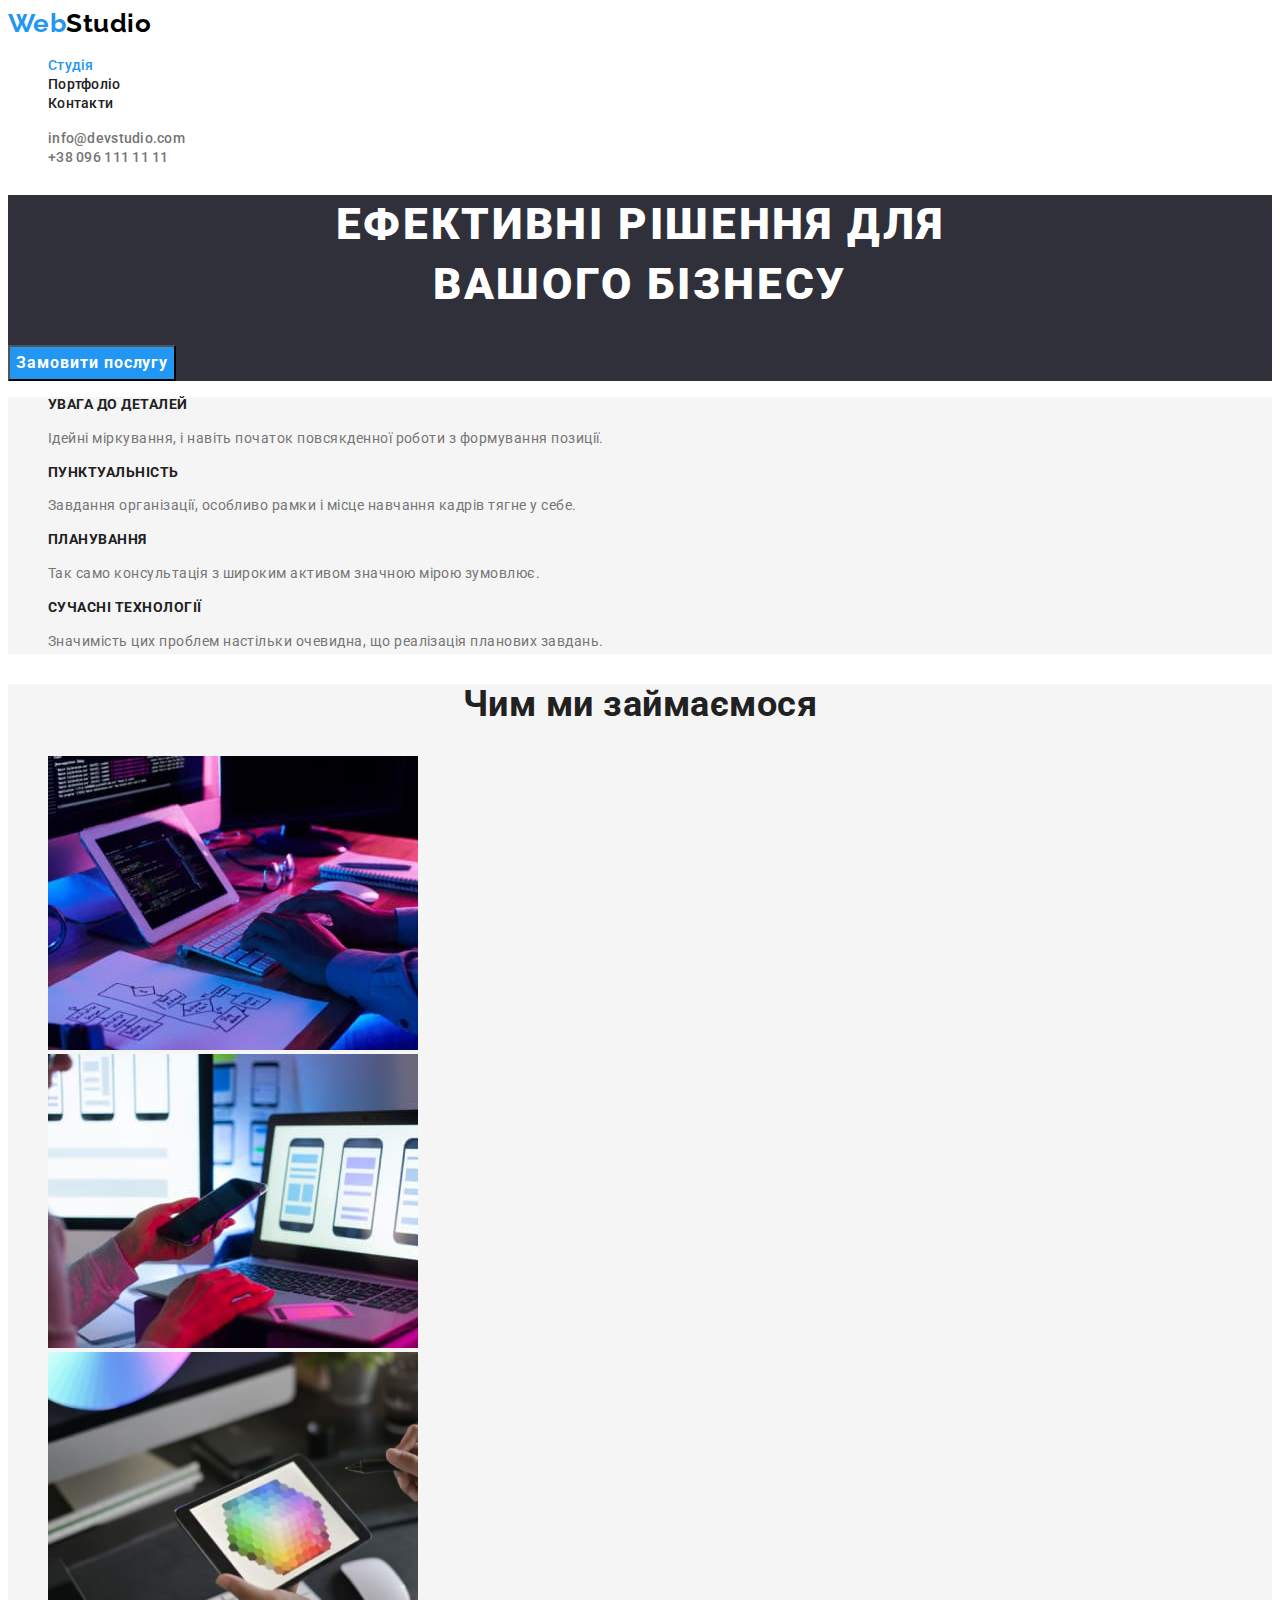
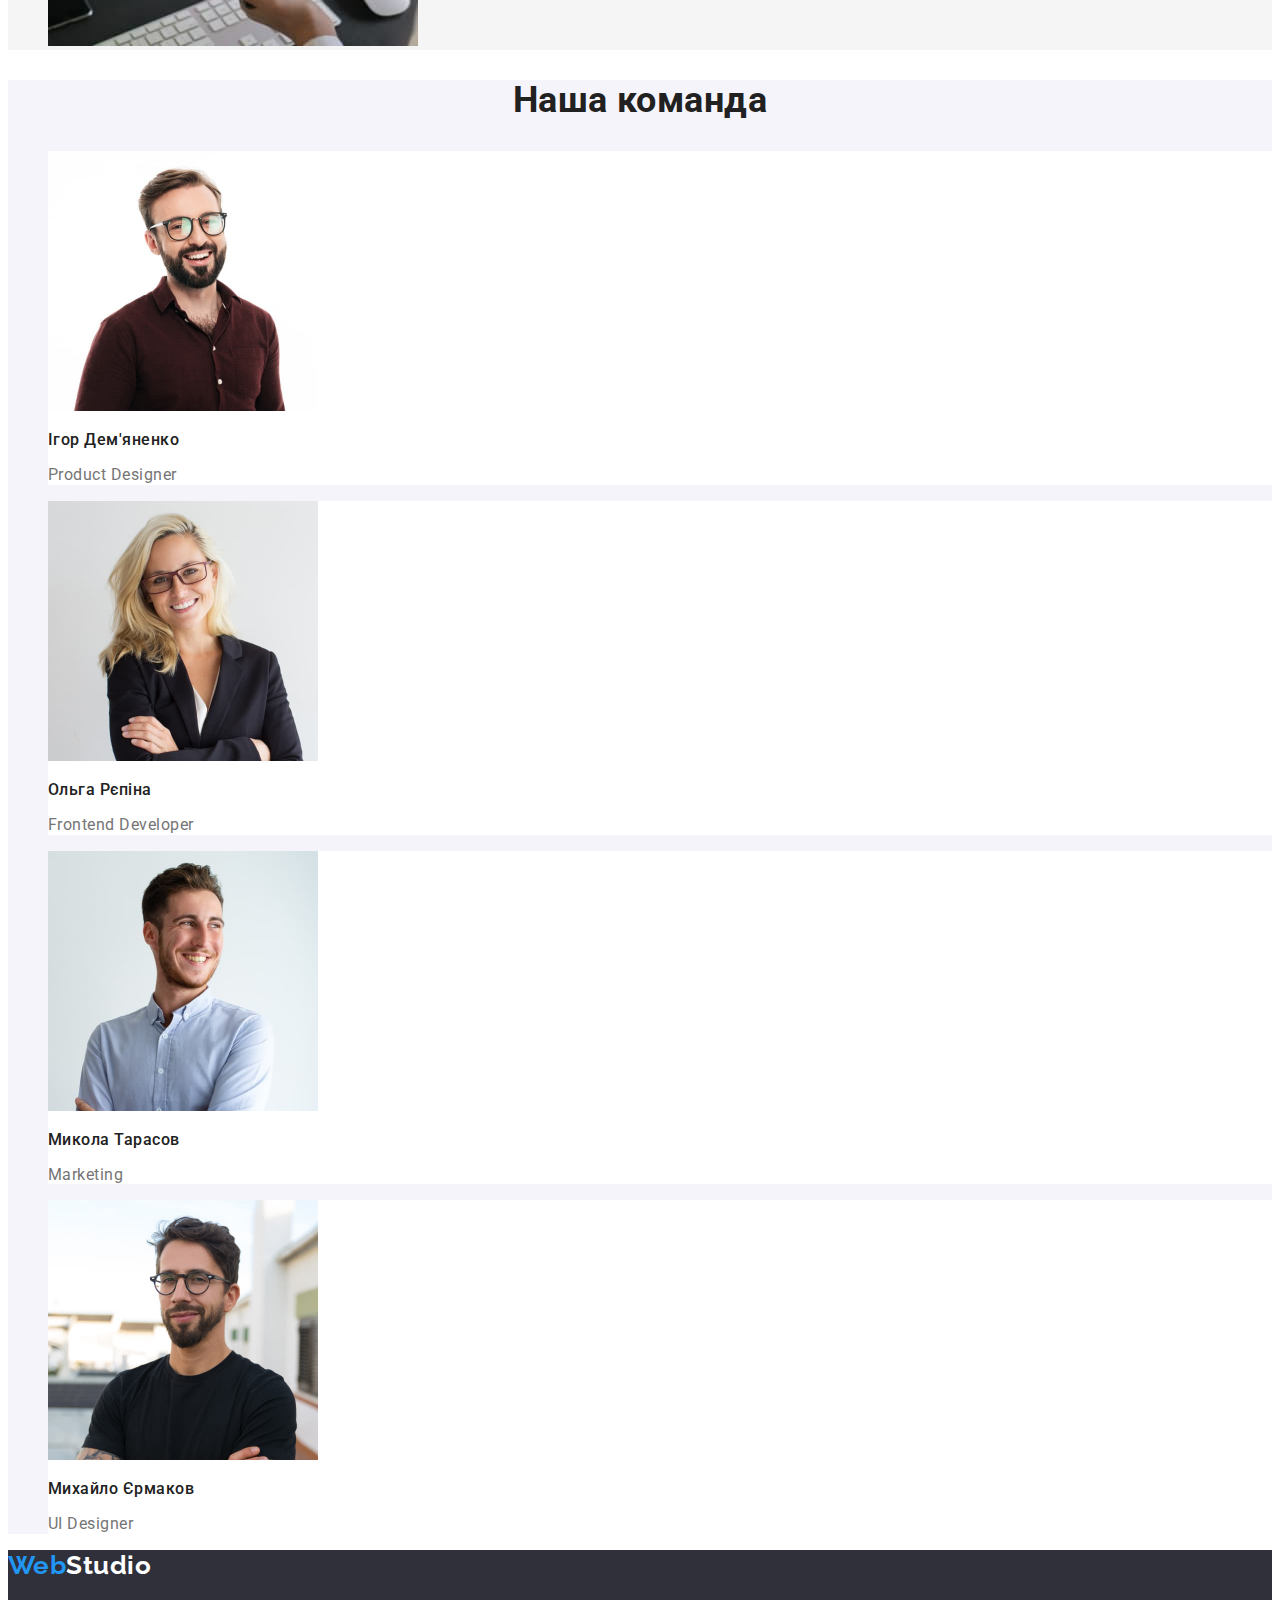
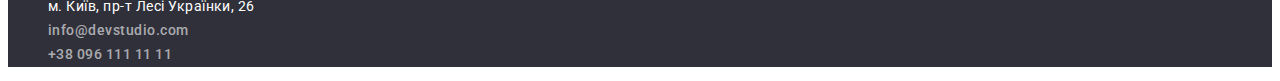
==== index.html @ a94a08b3 "Initial commit" ====
<!DOCTYPE html>
<html lang="uk">

<head>
  <meta charset="UTF-8" />
  <meta http-equiv="X-UA-Compatible" content="IE=edge" />
  <meta name="viewport" content="width=device-width, initial-scale=1.0" />
  <title>Студія</title>
  <link rel="preconnect" href="https://fonts.googleapis.com">
  <link rel="preconnect" href="https://fonts.gstatic.com" crossorigin>
  <link href="https://fonts.googleapis.com/css2?family=Raleway:wght@700&family=Roboto:wght@400;500;700;900&display=swap"
    rel="stylesheet">

  <link rel="stylesheet" href="./css/styles.css" />

</head>

<body>
  <!-- Шапка сайту-->
  <header class="page-header">
    <a href="./index.html" class="logo-accent link">Web<span class="logo-text">Studio</span></a>
    <nav class="site-nav">
      <ul class="list">
        <li>
          <a href="./index.html" class="link current">Студія</a>
        </li>
        <li><a href="./portfolio.html" class="link">Портфоліо</a></li>
        <li>
          <a href="" class="link">Контакти</a>
        </li>
      </ul>
    </nav>
    <ul class="list">
      <li><a href="mailto:info@devstudio.com" class="contact link">info@devstudio.com</a></li>
      <li><a href="tel:+380961111111" class="contact link">+38 096 111 11 11</a></li>
    </ul>
  </header>
  <main>
    <!-- Герой -->
    <section class="hero">
      <h1 class="hero-title">
        Ефективні рішення для<br />
        вашого бізнесу
      </h1>
      <button type="button" class="button primary">Замовити послугу</button>

    </section>

    <!-- Особливості -->
    <section class="section">
      <h2 class="visually-hidden">Особливості</h2>
      <ul class="list">
        <li>
          <h3 class="title">УВАГА ДО ДЕТАЛЕЙ</h3>
          <p class="section-text">
            Ідейні міркування, і навіть початок повсякденної роботи з
            формування позиції.
          </p>
        </li>
        <li>
          <h3 class="title">ПУНКТУАЛЬНІСТЬ</h3>
          <p class="section-text">
            Завдання організації, особливо рамки і місце навчання кадрів тягне у себе.
          </p>
        </li>
        <li>
          <h3 class="title">ПЛАНУВАННЯ</h3>
          <p class="section-text">
            Так само консультація з широким активом значною мірою зумовлює.
        </li>
        <li>
          <h3 class="title">СУЧАСНІ ТЕХНОЛОГІЇ</h3>
          <p class="section-text">
            Значимість цих проблем настільки очевидна, що реалізація планових завдань.
        </li>
      </ul>
    </section>

    <!-- Чим ми займаємося -->
    <section class="section">
      <h2 class="heading">Чим ми займаємося</h2>
      <ul class="list">
        <li><img src="./images/desktopn.jpg" alt="Десктопні додатки" width="370" height="294" /></li>
        <li><img src="./images/mobilen.jpg" alt="Мобільні додатки" width="370" height="294" /></li>
        <li><img src="./images/designn.jpg" alt="Дизайнерскі проекти" width="370" height="294" /></li>
      </ul>
    </section>

    <!-- Команда -->
    <section class="team-section">
      <h2 class="heading">Наша команда</h2>
      <ul class="list">

        <li class="team-card">
          <img src="./images/idemianenko.jpg" alt="Ігор Дем'яненко" width="270" height="260" />
          <h3 class="title">
            Ігор Дем'яненко
          </h3>
          <p lang="en" class="item">Product Designer</p>
        </li>

        <li class="team-card">
          <img src="./images/orepina.jpg" alt="Ольга Рєпіна" width="270" height="260" />
          <h3 class="title">
            Ольга Рєпіна
          </h3>
          <p lang="en" class="item">Frontend Developer</p>
        </li>

        <li class="team-card">
          <img src="./images/mtarasov.jpg" alt="Микола Тарасов" width="270" height="260" />
          <h3 class="title">
            Микола Тарасов
          </h3>
          <p lang="en" class="item">Marketing</p>
        </li>

        <li class="team-card">
          <img src="./images/myermakov.jpg" alt="Михайло Єрмаков" width="270" height="260" />
          <h3 class="title">
            Михайло Єрмаков
          </h3>
          <p lang="en" class="item">UI Designer</p>
        </li>
      </ul>

    </section>
  </main>
  <footer class="footer-bcg">
    <a href="./index.html" class="logo-accent link">Web<span class="logo-item">Studio</span></a>
    <address class="contacts">
      <ul class="list">
        <li><a href="https://goo.gl/maps/yM6nULvQhRu8BXoZ7" target="_blank" rel="noopener noreferrer nofollow"
            class="contact-map link">м. Київ,
            пр-т Лесі Українки, 26</a></li>
        <li><a href="mailto:info@devstudio.com" class="contact accent link">info@devstudio.com</a></li>
        <li><a href="tel:+380961111111" class="contact accent link">+38 096 111 11 11</a></li>
      </ul>
    </address>
  </footer>
</body>

</html>
---- css/styles.css ----
:root {
  --primary-text-color: #757575;
  --secondary-text-color: #ffffff;
  --accent-color: #2196f3;
  --logo-text-color: #000000;
  --primary-bcg-color: #ffffff;
  --footer-text-color: rgba(255, 255, 255, 0.6);
  --section-bcg-color: #f5f5f5;
  --title-text-color: #212121;

  --secondary-bcg-color: #2f303a;

  --team-section-bcg-color: #f5f4fa;
  --button-order-active: #188ce8;
  --filters-button-bcg-color: #f5f4fa;
}

body {
  background-color: var(--primary-bcg-color);
  color: var(--primary-text-color);
  font-family: Roboto, sans-serif;
  letter-spacing: 0.03em;
}

.list {
  list-style: none;
}

.link {
  text-decoration: none;
}

.visually-hidden {
  position: absolute;
  white-space: nowrap;
  width: 1px;
  height: 1px;
  overflow: hidden;
  border: 0;
  padding: 0;
  clip: rect(0 0 0 0);
  clip-path: inset(50%);
  margin: -1px;
}

.button {
  background-color: var(--accent-color);
  color: var(--secondary-text-color);
  cursor: pointer;
  font-family: inherit;
}

/* Logo */

.logo-accent {
  color: var(--accent-color);
  font-family: Raleway, sans-serif;
  font-weight: 700;
  font-size: 26px;
  line-height: 1.19;
  letter-spacing: inherit;
}

.logo-text {
  color: var(--logo-text-color);
}

/* Navigation */

.site-nav .link {
  color: var(--title-text-color);
  font-weight: 500;
  font-size: 14px;
  line-height: 1.14;
  letter-spacing: 0.02em;
}

.site-nav .link:hover,
.site-nav .link:focus {
  color: var(--accent-color);
}

.site-nav .link.current {
  color: var(--accent-color);
}
/* Address */

.contact {
  color: var(--primary-text-color);
  font-weight: 500;
  font-size: 14px;
  line-height: 1.14;
  letter-spacing: 0.02em;
}

.contact:hover,
.contact:focus {
  color: var(--accent-color);
}

/* Hero */

.hero {
  background-color: var(--secondary-bcg-color);
  color: var(--secondary-text-color);
}

.hero-title {
  color: var(--secondary-color);
  font-weight: 900;
  font-size: 44px;
  line-height: 1.36;
  text-align: center;
  letter-spacing: 0.06em;
  text-transform: uppercase;
}

.button.primary {
  font-weight: 700;
  font-size: 16px;
  line-height: 1.88;
  align-items: center;
  text-align: center;
  letter-spacing: 0.06em;
}

.button.primary:hover,
.button.primary:focus {
  background-color: var(--button-order-active);
}

/* Features */

.section {
  background-color: var(--section-bcg-color);
}

.title {
  color: var(--title-text-color);
  font-weight: 700;
  font-size: 14px;
  line-height: 1.14;
  text-transform: uppercase;
}

.heading {
  color: var(--title-text-color);
  font-weight: 700;
  font-size: 36px;
  line-height: 1.16;
  text-align: center;
}
.section-text {
  font-size: 14px;
  line-height: 1.71;
}

/* Team */

.team-section {
  background-color: var(--team-section-bcg-color);
}

.team-card {
  background-color: var(--primary-bcg-color);
}

.team-card .title {
  font-weight: 500;
  font-size: 16px;
  line-height: 1.18;
  text-transform: none;
}

.team-card .item {
  font-size: 16px;
  line-height: 1.18;
}

/* Footer */
.footer-bcg {
  background-color: var(--secondary-bcg-color);
}

.logo-item {
  color: var(--secondary-text-color);
}

.contacts {
  font-style: normal;
  font-size: 14px;
  line-height: 1.71;
}

.contact-map {
  color: var(--secondary-text-color);
}

.contact.accent {
  color: var(--footer-text-color);
  letter-spacing: inherit;
}

/* Portfolio */

.projects {
  background-color: var(--primary-bcg-color);
}

/* Filter buttons */

.secondary {
  background-color: var(--filters-button-bcg-color);
  color: var(--title-text-color);
  font-weight: 500;
  font-size: 16px;
  line-height: 1.62;
  letter-spacing: inherit;
}

.button.secondary:hover,
.button.secondary:focus {
  background: var(--accent-color);
  color: var(--secondary-text-color);
}

/* Projects */

.projects .title {
  font-weight: 700;
  font-size: 18px;
  line-height: 2;
  letter-spacing: 0.06em;
  text-transform: none;
}

.projects-item {
  font-size: 16px;
  line-height: 1.88;
}
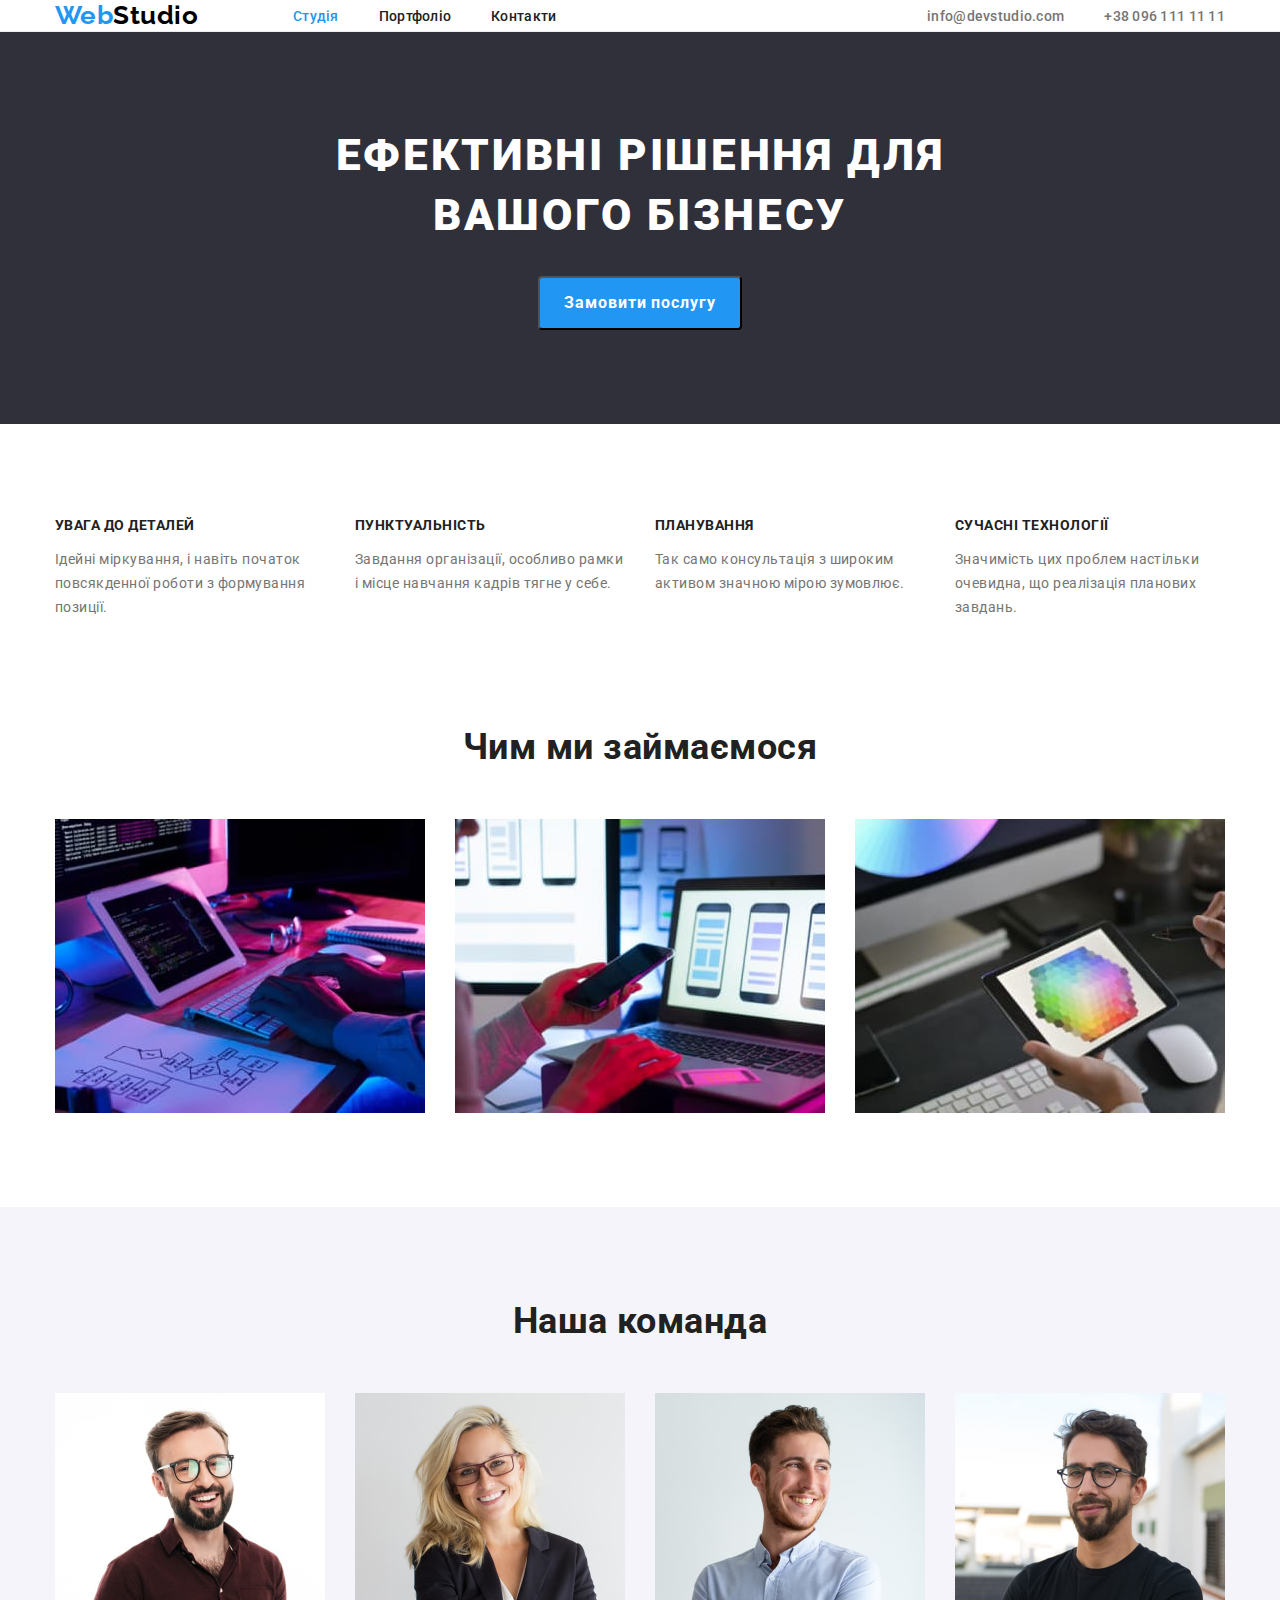
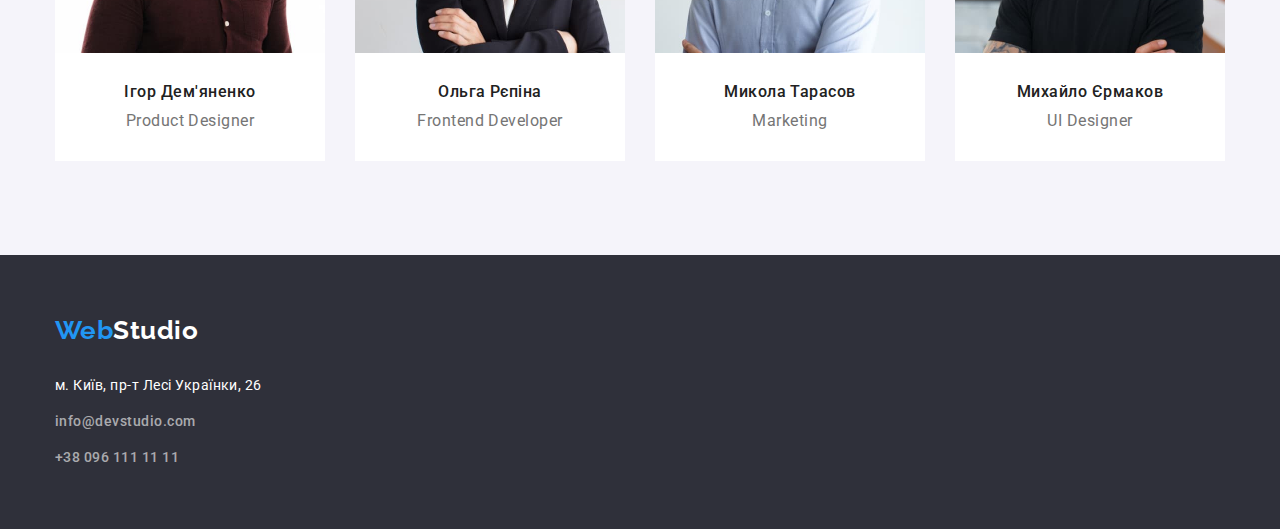
==== commit 63aba108: "Page Studio with block model, flex" ====
--- a/index.html
+++ b/index.html
@@ -6,11 +6,19 @@
   <meta http-equiv="X-UA-Compatible" content="IE=edge" />
   <meta name="viewport" content="width=device-width, initial-scale=1.0" />
   <title>Студія</title>
-  <link rel="preconnect" href="https://fonts.googleapis.com">
+
+  <!-- Fonts -->
+  <link rel=" preconnect" href="https://fonts.googleapis.com">
   <link rel="preconnect" href="https://fonts.gstatic.com" crossorigin>
   <link href="https://fonts.googleapis.com/css2?family=Raleway:wght@700&family=Roboto:wght@400;500;700;900&display=swap"
     rel="stylesheet">
 
+  <!-- Normalized styles -->
+  <link rel="stylesheet" href="https://cdnjs.cloudflare.com/ajax/libs/modern-normalize/1.1.0/modern-normalize.min.css"
+    integrity="sha512-wpPYUAdjBVSE4KJnH1VR1HeZfpl1ub8YT/NKx4PuQ5NmX2tKuGu6U/JRp5y+Y8XG2tV+wKQpNHVUX03MfMFn9Q=="
+    crossorigin="anonymous" referrerpolicy="no-referrer" />
+
+  <!-- CSS styles -->
   <link rel="stylesheet" href="./css/styles.css" />
 
 </head>
@@ -18,125 +26,145 @@
 <body>
   <!-- Шапка сайту-->
   <header class="page-header">
-    <a href="./index.html" class="logo-accent link">Web<span class="logo-text">Studio</span></a>
-    <nav class="site-nav">
-      <ul class="list">
-        <li>
-          <a href="./index.html" class="link current">Студія</a>
-        </li>
-        <li><a href="./portfolio.html" class="link">Портфоліо</a></li>
-        <li>
-          <a href="" class="link">Контакти</a>
-        </li>
+    <div class="container header-nav">
+
+      <a href="./index.html" class="logo-accent link">Web<span class="logo-text">Studio</span></a>
+      <nav class="site-nav">
+        <ul class="list">
+          <li class="item">
+            <a href="./index.html" class="link current">Студія</a>
+          </li>
+          <li class="item"><a href="./portfolio.html" class="link">Портфоліо</a></li>
+          <li class="item">
+            <a href="" class="link">Контакти</a>
+          </li>
+        </ul>
+      </nav>
+      <ul class="list header-nav">
+        <li class="contact-item"><a href="mailto:info@devstudio.com" class="contact link">info@devstudio.com</a></li>
+        <li class="contact-item"><a href="tel:+380961111111" class="contact link">+38 096 111 11 11</a></li>
       </ul>
-    </nav>
-    <ul class="list">
-      <li><a href="mailto:info@devstudio.com" class="contact link">info@devstudio.com</a></li>
-      <li><a href="tel:+380961111111" class="contact link">+38 096 111 11 11</a></li>
-    </ul>
+    </div>
   </header>
   <main>
     <!-- Герой -->
-    <section class="hero">
-      <h1 class="hero-title">
-        Ефективні рішення для<br />
-        вашого бізнесу
-      </h1>
-      <button type="button" class="button primary">Замовити послугу</button>
-
+    <section class="section hero">
+      <div class="container">
+        <h1 class="hero-title">
+          Ефективні рішення для вашого бізнесу
+        </h1>
+        <button type="button" class="button primary">Замовити послугу</button>
+      </div>
     </section>
 
     <!-- Особливості -->
     <section class="section">
-      <h2 class="visually-hidden">Особливості</h2>
-      <ul class="list">
-        <li>
-          <h3 class="title">УВАГА ДО ДЕТАЛЕЙ</h3>
-          <p class="section-text">
-            Ідейні міркування, і навіть початок повсякденної роботи з
-            формування позиції.
-          </p>
-        </li>
-        <li>
-          <h3 class="title">ПУНКТУАЛЬНІСТЬ</h3>
-          <p class="section-text">
-            Завдання організації, особливо рамки і місце навчання кадрів тягне у себе.
-          </p>
-        </li>
-        <li>
-          <h3 class="title">ПЛАНУВАННЯ</h3>
-          <p class="section-text">
-            Так само консультація з широким активом значною мірою зумовлює.
-        </li>
-        <li>
-          <h3 class="title">СУЧАСНІ ТЕХНОЛОГІЇ</h3>
-          <p class="section-text">
-            Значимість цих проблем настільки очевидна, що реалізація планових завдань.
-        </li>
-      </ul>
+      <div class="container">
+        <h2 class="visually-hidden">Особливості</h2>
+        <ul class="list features">
+          <li class="item">
+            <h3 class="title">УВАГА ДО ДЕТАЛЕЙ</h3>
+            <p class="section-text">
+              Ідейні міркування, і навіть початок повсякденної роботи з
+              формування позиції.
+            </p>
+          </li>
+          <li class="item">
+            <h3 class="title">ПУНКТУАЛЬНІСТЬ</h3>
+            <p class="section-text">
+              Завдання організації, особливо рамки і місце навчання кадрів тягне у себе.
+            </p>
+          </li>
+          <li class="item">
+            <h3 class="title">ПЛАНУВАННЯ</h3>
+            <p class="section-text">
+              Так само консультація з широким активом значною мірою зумовлює.
+          </li>
+          <li class="item">
+            <h3 class="title">СУЧАСНІ ТЕХНОЛОГІЇ</h3>
+            <p class="section-text">
+              Значимість цих проблем настільки очевидна, що реалізація планових завдань.
+          </li>
+        </ul>
+      </div>
     </section>
 
     <!-- Чим ми займаємося -->
-    <section class="section">
-      <h2 class="heading">Чим ми займаємося</h2>
-      <ul class="list">
-        <li><img src="./images/desktopn.jpg" alt="Десктопні додатки" width="370" height="294" /></li>
-        <li><img src="./images/mobilen.jpg" alt="Мобільні додатки" width="370" height="294" /></li>
-        <li><img src="./images/designn.jpg" alt="Дизайнерскі проекти" width="370" height="294" /></li>
-      </ul>
+    <section class="section work">
+      <div class="container">
+        <h2 class="heading">Чим ми займаємося</h2>
+        <ul class="list work-type">
+          <li class="item"><img src="./images/desktopn.jpg" alt="Десктопні додатки" width="370" height="294" /></li>
+          <li class="item"><img src="./images/mobilen.jpg" alt="Мобільні додатки" width="370" height="294" /></li>
+          <li class="item"><img src="./images/designn.jpg" alt="Дизайнерскі проекти" width="370" height="294" /></li>
+        </ul>
+      </div>
     </section>
 
     <!-- Команда -->
-    <section class="team-section">
-      <h2 class="heading">Наша команда</h2>
-      <ul class="list">
+    <section class="section team">
+      <div class="container">
+        <h2 class="heading">Наша команда</h2>
+        <ul class="list team">
 
-        <li class="team-card">
-          <img src="./images/idemianenko.jpg" alt="Ігор Дем'яненко" width="270" height="260" />
-          <h3 class="title">
-            Ігор Дем'яненко
-          </h3>
-          <p lang="en" class="item">Product Designer</p>
-        </li>
+          <li class="team-card">
+            <img class="card" src="./images/idemianenko.jpg" alt="Ігор Дем'яненко" width="270" height="260" />
+            <div>
+              <h3 class="title">
+                Ігор Дем'яненко
+              </h3>
+              <p lang="en" class="item">Product Designer</p>
+            </div>
+          </li>
 
-        <li class="team-card">
-          <img src="./images/orepina.jpg" alt="Ольга Рєпіна" width="270" height="260" />
-          <h3 class="title">
-            Ольга Рєпіна
-          </h3>
-          <p lang="en" class="item">Frontend Developer</p>
-        </li>
+          <li class="team-card">
+            <img class="card" src="./images/orepina.jpg" alt="Ольга Рєпіна" width="270" height="260" />
+            <div>
+              <h3 class="title">
+                Ольга Рєпіна
+              </h3>
+              <p lang="en" class="item">Frontend Developer</p>
+            </div>
+          </li>
 
-        <li class="team-card">
-          <img src="./images/mtarasov.jpg" alt="Микола Тарасов" width="270" height="260" />
-          <h3 class="title">
-            Микола Тарасов
-          </h3>
-          <p lang="en" class="item">Marketing</p>
-        </li>
+          <li class="team-card">
+            <img class="card" src="./images/mtarasov.jpg" alt="Микола Тарасов" width="270" height="260" />
+            <div>
+              <h3 class="title">
+                Микола Тарасов
+              </h3>
+              <p lang="en" class="item">Marketing</p>
+            </div>
+          </li>
 
-        <li class="team-card">
-          <img src="./images/myermakov.jpg" alt="Михайло Єрмаков" width="270" height="260" />
-          <h3 class="title">
-            Михайло Єрмаков
-          </h3>
-          <p lang="en" class="item">UI Designer</p>
-        </li>
-      </ul>
+          <li class="team-card">
 
+            <img class="card" src="./images/myermakov.jpg" alt="Михайло Єрмаков" width="270" height="260" />
+            <div>
+              <h3 class="title">
+                Михайло Єрмаков
+              </h3>
+              <p lang="en" class="item">UI Designer</p>
+            </div>
+          </li>
+        </ul>
+      </div>
     </section>
   </main>
   <footer class="footer-bcg">
-    <a href="./index.html" class="logo-accent link">Web<span class="logo-item">Studio</span></a>
-    <address class="contacts">
-      <ul class="list">
-        <li><a href="https://goo.gl/maps/yM6nULvQhRu8BXoZ7" target="_blank" rel="noopener noreferrer nofollow"
-            class="contact-map link">м. Київ,
-            пр-т Лесі Українки, 26</a></li>
-        <li><a href="mailto:info@devstudio.com" class="contact accent link">info@devstudio.com</a></li>
-        <li><a href="tel:+380961111111" class="contact accent link">+38 096 111 11 11</a></li>
-      </ul>
-    </address>
+    <div class="container footer">
+      <a href="./index.html" class="logo-accent link">Web<span class="logo-item">Studio</span></a>
+      <address class="contacts">
+        <ul class="list">
+          <li class="item"><a href="https://goo.gl/maps/yM6nULvQhRu8BXoZ7" target="_blank"
+              rel="noopener noreferrer nofollow" class="contact-map link">м. Київ,
+              пр-т Лесі Українки, 26</a></li>
+          <li class="item"><a href="mailto:info@devstudio.com" class="contact accent link">info@devstudio.com</a>
+          </li>
+          <li class="item"><a href="tel:+380961111111" class="contact accent link">+38 096 111 11 11</a></li>
+        </ul>
+      </address>
+    </div>
   </footer>
 </body>
 
--- a/css/styles.css
+++ b/css/styles.css
@@ -1,3 +1,7 @@
+html {
+  box-sizing: border-box;
+}
+
 :root {
   --primary-text-color: #757575;
   --secondary-text-color: #ffffff;
@@ -16,18 +20,53 @@
 }
 
 body {
+  margin: 0;
   background-color: var(--primary-bcg-color);
   color: var(--primary-text-color);
   font-family: Roboto, sans-serif;
   letter-spacing: 0.03em;
 }
 
+/* Utilities */
+
+*,
+*::before,
+*::after {
+  box-sizing: inherit;
+}
+
+h1,
+h2,
+h3,
+h4,
+h5,
+h6,
+p {
+  margin-top: 0;
+  max-width: 100%;
+  height: auto;
+}
+
+img {
+  display: block;
+}
+
 .list {
   list-style: none;
+  padding-left: 0;
+  margin: 0;
 }
 
 .link {
   text-decoration: none;
+}
+
+.container {
+  max-width: 1200px;
+  padding-left: 15px;
+  padding-right: 15px;
+  margin-left: auto;
+  margin-right: auto;
 }
 
 .visually-hidden {
@@ -44,15 +83,32 @@
 }
 
 .button {
+  display: inline-block;
+  border-radius: 4px;
+  padding: 10px 24px;
+  min-width: 67px;
   background-color: var(--accent-color);
   color: var(--secondary-text-color);
   cursor: pointer;
   font-family: inherit;
+  text-align: center;
+}
+
+/* Page header */
+
+.page-header {
+  border-bottom: 1px solid #ececec;
+}
+
+.header-nav {
+  display: flex;
+  align-items: center;
 }
 
 /* Logo */
 
 .logo-accent {
+  width: 145px;
   color: var(--accent-color);
   font-family: Raleway, sans-serif;
   font-weight: 700;
@@ -67,6 +123,21 @@
 
 /* Navigation */
 
+.site-nav .item:first-child {
+  margin-left: 93px;
+}
+.site-nav.item {
+  display: block;
+}
+
+.site-nav .list {
+  display: flex;
+}
+
+.site-nav .item:not(:last-child) {
+  margin-right: 40px;
+}
+
 .site-nav .link {
   color: var(--title-text-color);
   font-weight: 500;
@@ -85,6 +156,14 @@
 }
 /* Address */
 
+.header-nav .contact-item + .contact-item {
+  margin-left: 40px;
+}
+
+.header-nav.list {
+  margin-left: auto;
+}
+
 .contact {
   color: var(--primary-text-color);
   font-weight: 500;
@@ -98,19 +177,29 @@
   color: var(--accent-color);
 }
 
+.contact.item {
+  display: block;
+  min-width: 135px;
+}
+
 /* Hero */
 
 .hero {
   background-color: var(--secondary-bcg-color);
   color: var(--secondary-text-color);
+  text-align: center;
 }
 
 .hero-title {
+  display: block;
+  margin-left: auto;
+  margin-right: auto;
+  margin-bottom: 30px;
+  width: 696px;
   color: var(--secondary-color);
   font-weight: 900;
   font-size: 44px;
   line-height: 1.36;
-  text-align: center;
   letter-spacing: 0.06em;
   text-transform: uppercase;
 }
@@ -119,8 +208,7 @@
   font-weight: 700;
   font-size: 16px;
   line-height: 1.88;
-  align-items: center;
-  text-align: center;
+  /* align-items: center; */
   letter-spacing: 0.06em;
 }
 
@@ -132,7 +220,18 @@
 /* Features */
 
 .section {
-  background-color: var(--section-bcg-color);
+  padding: 94px 0;
+}
+
+.features {
+  display: flex;
+  flex-wrap: wrap;
+  column-gap: 30px;
+  row-gap: 10px;
+}
+
+.features .item {
+  flex-basis: calc((100% - 90px) / 4);
 }
 
 .title {
@@ -144,28 +243,57 @@
 }
 
 .heading {
+  margin-bottom: 50px;
   color: var(--title-text-color);
   font-weight: 700;
   font-size: 36px;
   line-height: 1.16;
   text-align: center;
 }
+
 .section-text {
   font-size: 14px;
   line-height: 1.71;
 }
 
+/* What we do */
+.work {
+  padding-top: 0;
+}
+
+.work-type {
+  display: flex;
+  flex-wrap: wrap;
+  column-gap: 30px;
+}
+.work-type .item {
+  flex-basis: calc((100% - 90px) / 3);
+}
+
 /* Team */
 
-.team-section {
+.section.team {
   background-color: var(--team-section-bcg-color);
 }
 
+.team {
+  display: flex;
+  flex-wrap: wrap;
+  column-gap: 30px;
+  text-align: center;
+}
+
 .team-card {
+  flex-basis: calc((100% - 90px) / 4);
   background-color: var(--primary-bcg-color);
 }
 
+.card {
+  margin-bottom: 30px;
+}
+
 .team-card .title {
+  margin-bottom: 10px;
   font-weight: 500;
   font-size: 16px;
   line-height: 1.18;
@@ -173,6 +301,7 @@
 }
 
 .team-card .item {
+  margin-bottom: 30px;
   font-size: 16px;
   line-height: 1.18;
 }
@@ -182,6 +311,11 @@
   background-color: var(--secondary-bcg-color);
 }
 
+.container.footer {
+  padding-top: 60px;
+  padding-bottom: 60px;
+}
+
 .logo-item {
   color: var(--secondary-text-color);
 }
@@ -190,6 +324,14 @@
   font-style: normal;
   font-size: 14px;
   line-height: 1.71;
+}
+
+.footer-bcg .item:not(:last-child) {
+  padding-bottom: 12px;
+}
+
+.footer-bcg .item:first-child {
+  padding-top: 28px;
 }
 
 .contact-map {
@@ -210,12 +352,14 @@
 /* Filter buttons */
 
 .secondary {
+  padding: 6px 22px;
   background-color: var(--filters-button-bcg-color);
   color: var(--title-text-color);
   font-weight: 500;
   font-size: 16px;
   line-height: 1.62;
   letter-spacing: inherit;
+  outline: 3px solid tomato;
 }
 
 .button.secondary:hover,
@@ -232,9 +376,11 @@
   line-height: 2;
   letter-spacing: 0.06em;
   text-transform: none;
+  outline: 3px solid tomato;
 }
 
 .projects-item {
   font-size: 16px;
   line-height: 1.88;
-}
+  outline: 3px solid tomato;
+}
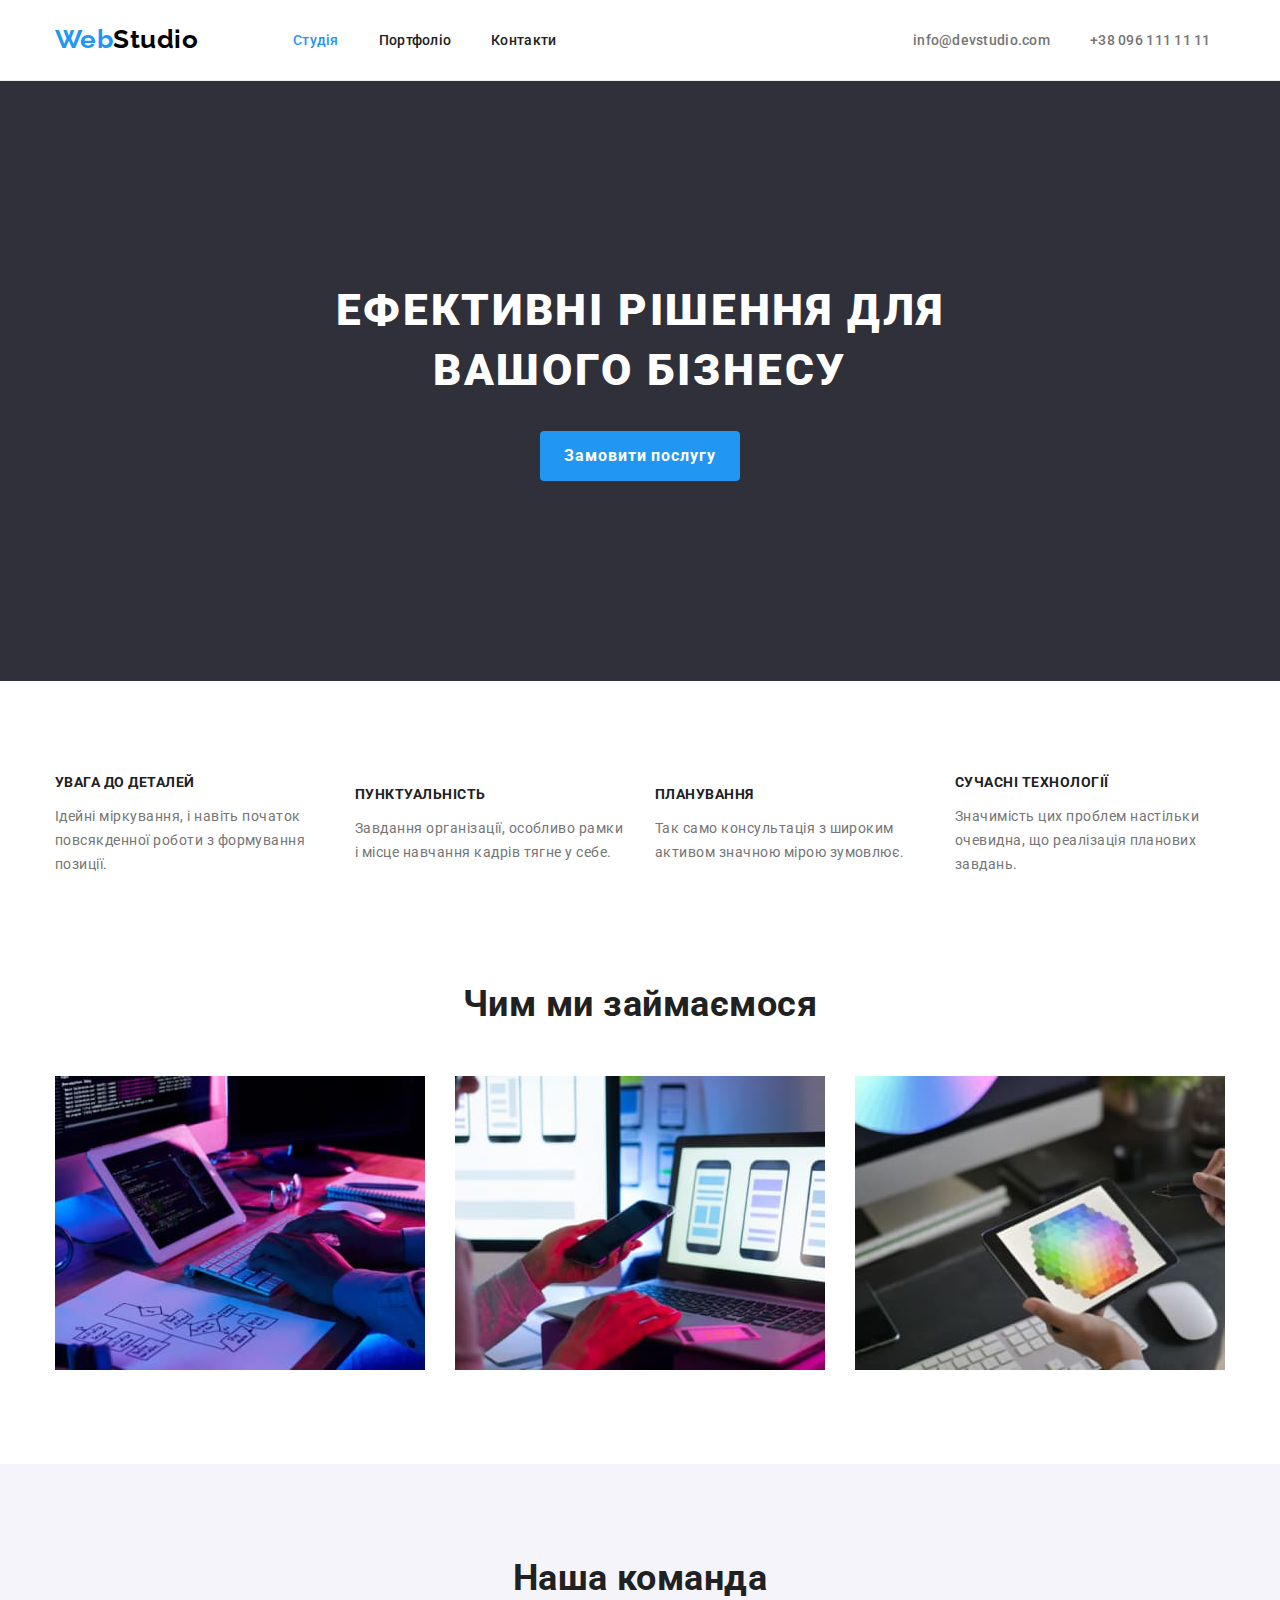
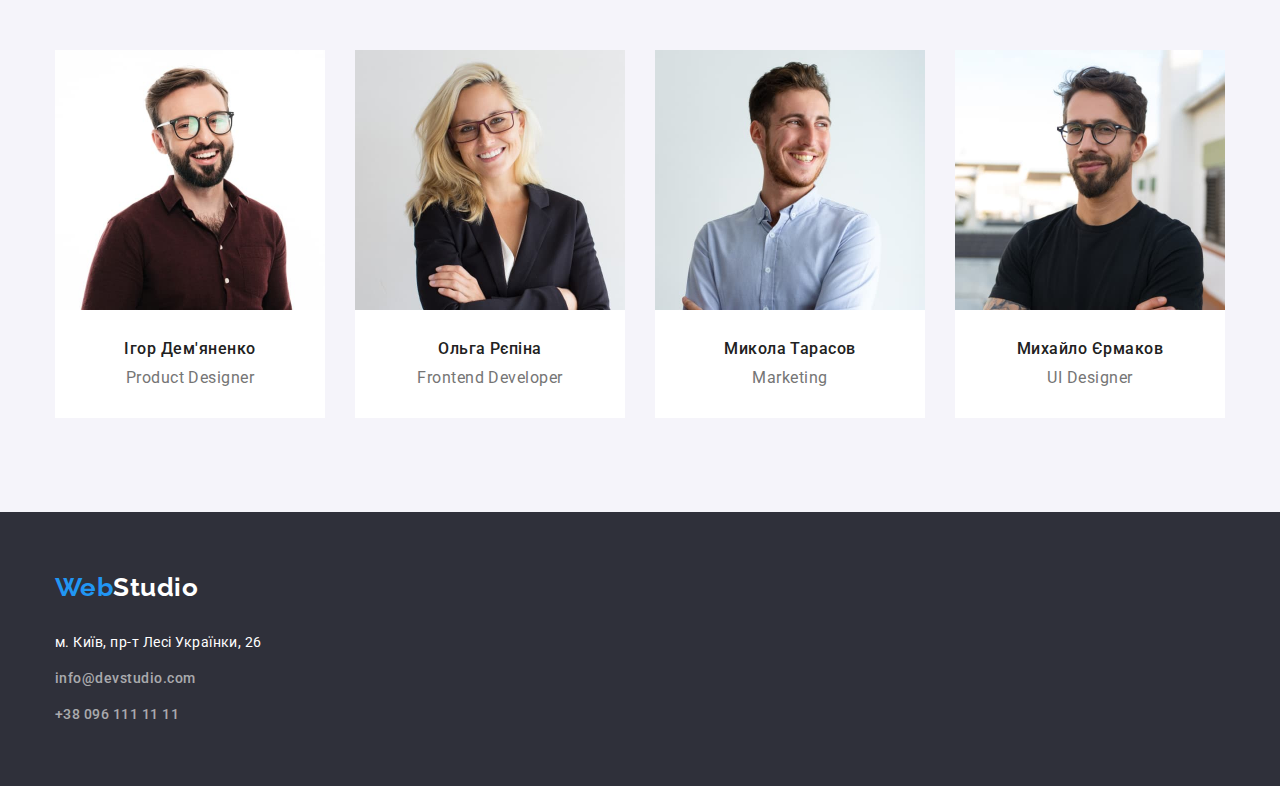
==== commit 2db0d00d: "Updated classes" ====
--- a/index.html
+++ b/index.html
@@ -27,7 +27,6 @@
   <!-- Шапка сайту-->
   <header class="page-header">
     <div class="container header-nav">
-
       <a href="./index.html" class="logo-accent link">Web<span class="logo-text">Studio</span></a>
       <nav class="site-nav">
         <ul class="list">
@@ -40,7 +39,7 @@
           </li>
         </ul>
       </nav>
-      <ul class="list header-nav">
+      <ul class="list">
         <li class="contact-item"><a href="mailto:info@devstudio.com" class="contact link">info@devstudio.com</a></li>
         <li class="contact-item"><a href="tel:+380961111111" class="contact link">+38 096 111 11 11</a></li>
       </ul>
--- a/css/styles.css
+++ b/css/styles.css
@@ -52,9 +52,12 @@
 }
 
 .list {
+  display: flex;
+  margin: 0;
+  margin-left: auto;
+  padding-left: 0;
+  align-items: center;
   list-style: none;
-  padding-left: 0;
-  margin: 0;
 }
 
 .link {
@@ -85,6 +88,7 @@
 .button {
   display: inline-block;
   border-radius: 4px;
+  border: transparent;
   padding: 10px 24px;
   min-width: 67px;
   background-color: var(--accent-color);
@@ -102,6 +106,8 @@
 
 .header-nav {
   display: flex;
+  padding-top: 24px;
+  padding-bottom: 25px;
   align-items: center;
 }
 
@@ -126,8 +132,9 @@
 .site-nav .item:first-child {
   margin-left: 93px;
 }
-.site-nav.item {
-  display: block;
+.site-nav .item {
+  display: block;
+  min-width: 45px;
 }
 
 .site-nav .list {
@@ -160,10 +167,6 @@
   margin-left: 40px;
 }
 
-.header-nav.list {
-  margin-left: auto;
-}
-
 .contact {
   color: var(--primary-text-color);
   font-weight: 500;
@@ -177,12 +180,17 @@
   color: var(--accent-color);
 }
 
-.contact.item {
+.contact-item {
   display: block;
   min-width: 135px;
 }
 
 /* Hero */
+
+.section.hero {
+  padding-top: 200px;
+  padding-bottom: 200px;
+}
 
 .hero {
   background-color: var(--secondary-bcg-color);
@@ -208,7 +216,6 @@
   font-weight: 700;
   font-size: 16px;
   line-height: 1.88;
-  /* align-items: center; */
   letter-spacing: 0.06em;
 }
 
@@ -316,6 +323,10 @@
   padding-bottom: 60px;
 }
 
+.footer-bcg .list {
+  display: block;
+}
+
 .logo-item {
   color: var(--secondary-text-color);
 }
@@ -343,13 +354,16 @@
   letter-spacing: inherit;
 }
 
-/* Portfolio */
-
-.projects {
-  background-color: var(--primary-bcg-color);
-}
+/* Page Portfolio */
 
 /* Filter buttons */
+
+.list.filters {
+  display: flex;
+  justify-content: center;
+  margin-bottom: 50px;
+  gap: 30px;
+}
 
 .secondary {
   padding: 6px 22px;
@@ -359,7 +373,6 @@
   font-size: 16px;
   line-height: 1.62;
   letter-spacing: inherit;
-  outline: 3px solid tomato;
 }
 
 .button.secondary:hover,
@@ -370,17 +383,41 @@
 
 /* Projects */
 
+.projects {
+  background-color: var(--primary-bcg-color);
+  text-align: left;
+}
+
+.projects-list {
+  display: flex;
+  flex-wrap: wrap;
+  column-gap: 30px;
+  row-gap: 30px;
+}
+
+.projects-list .projects {
+  flex-basis: calc((100% - 90px) / 9);
+}
+
+.projects .description {
+  display: block;
+  padding: 20px 24px;
+  border-bottom: 1px solid #eeeeee;
+  border-left: 1px solid #eeeeee;
+  border-right: 1px solid #eeeeee;
+}
+
 .projects .title {
+  margin-bottom: 4px;
   font-weight: 700;
   font-size: 18px;
   line-height: 2;
   letter-spacing: 0.06em;
   text-transform: none;
-  outline: 3px solid tomato;
 }
 
 .projects-item {
+  margin: 0;
   font-size: 16px;
   line-height: 1.88;
-  outline: 3px solid tomato;
-}
+}
